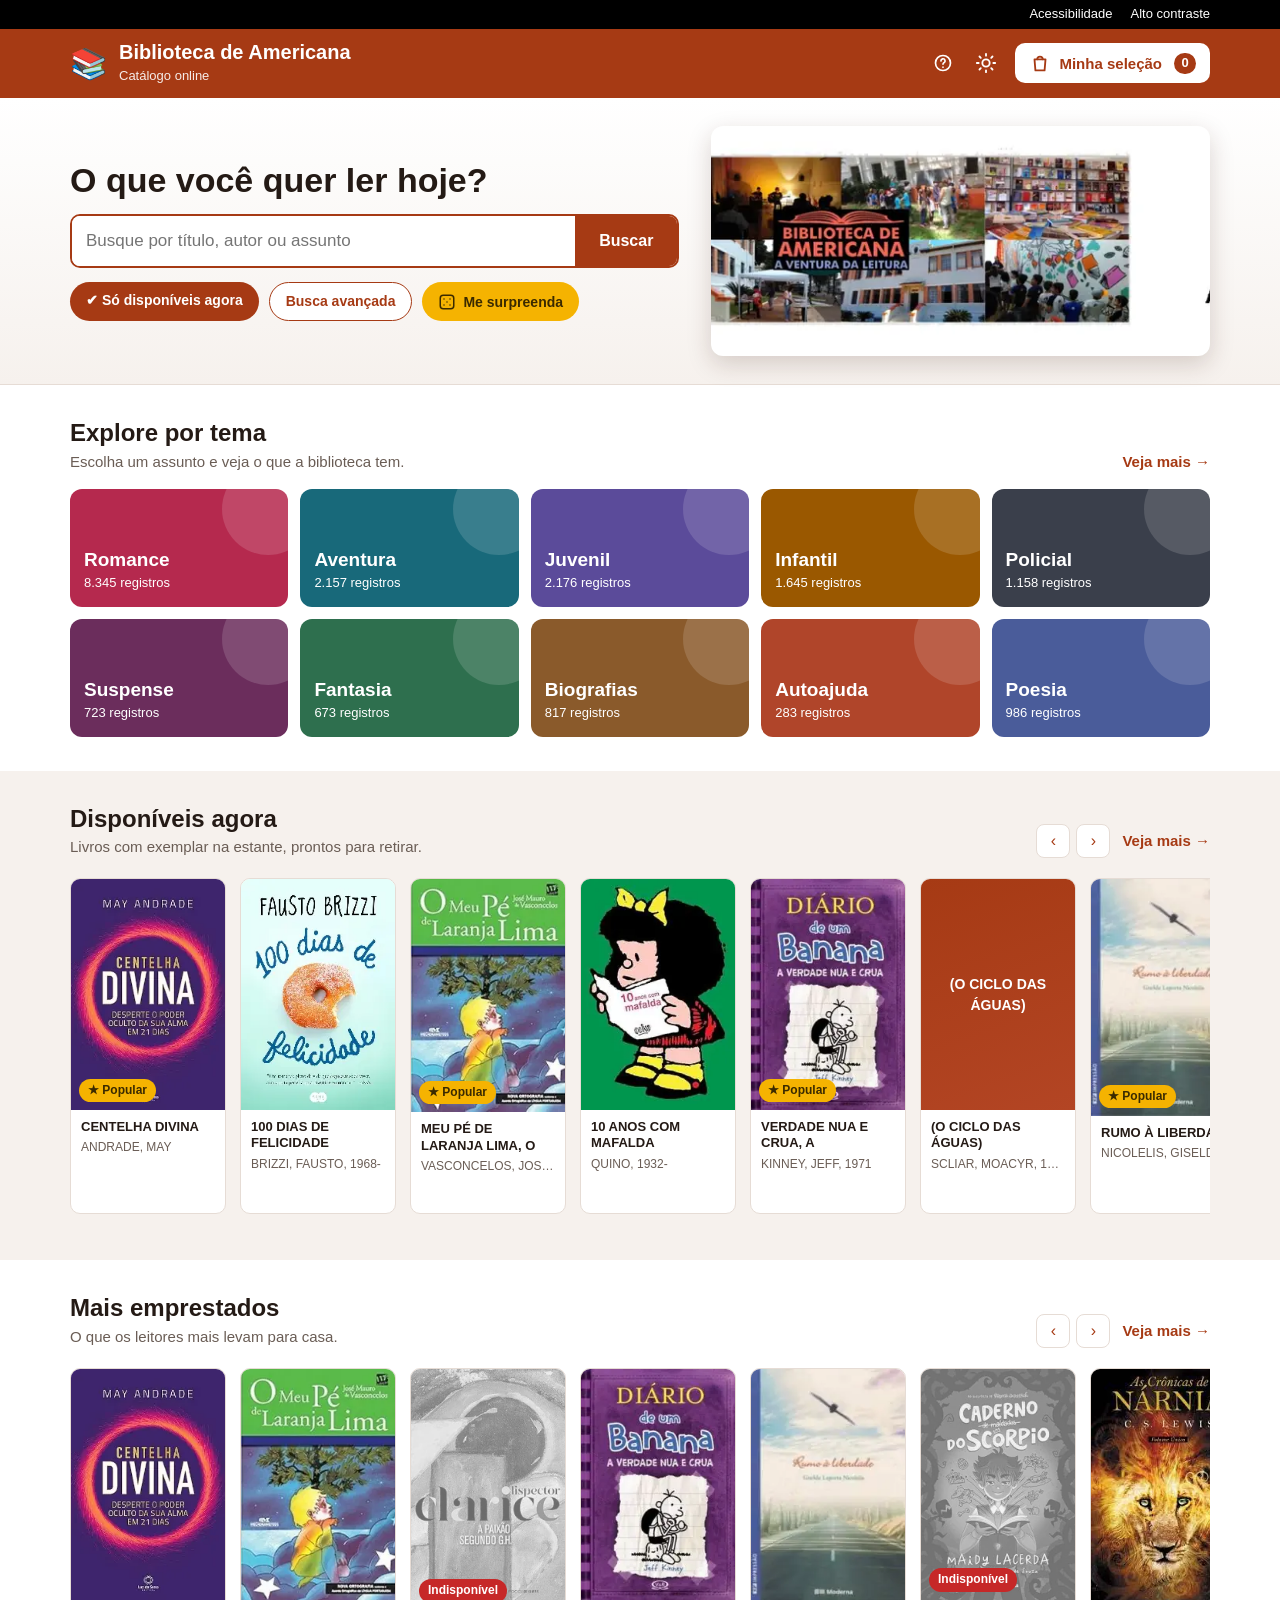
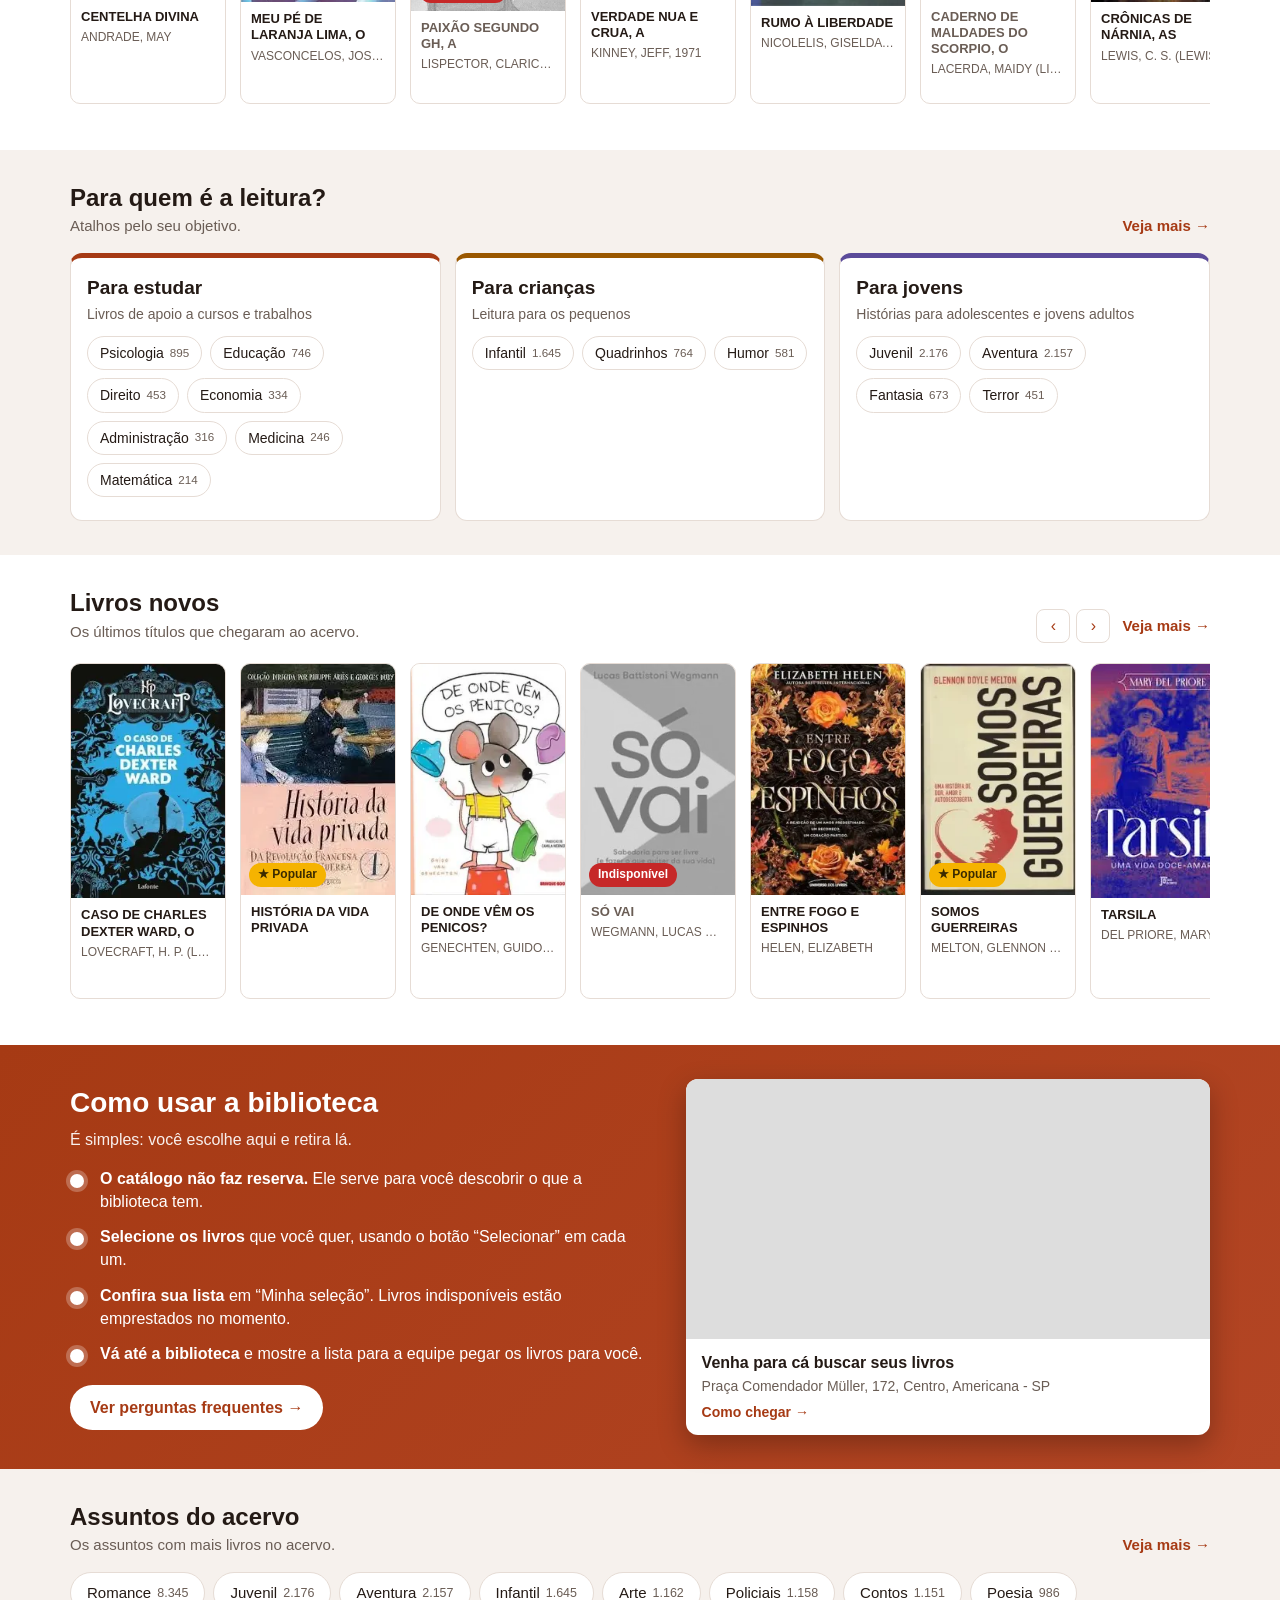
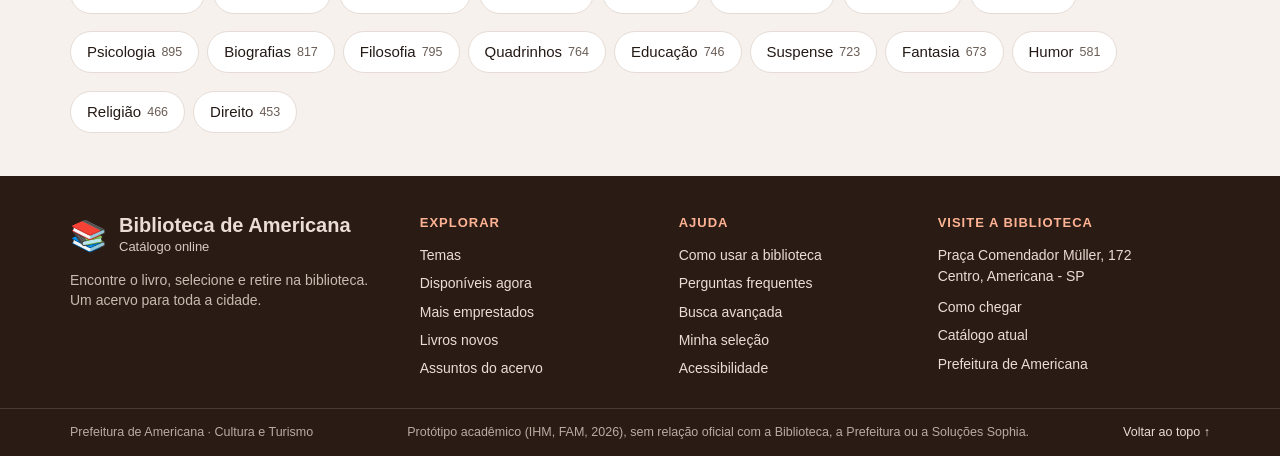
==== site/index.html @ c932c1c1 "feat(site): add the redesigned home and search results pages Home: theme tiles, shortcuts by reader " ====
<!doctype html>
<html lang="pt-BR">
<head>
<meta charset="utf-8">
<meta name="viewport" content="width=device-width, initial-scale=1">
<title>Biblioteca de Americana · Catálogo online</title>
<meta name="description" content="Protótipo acadêmico de redesign do catálogo online da Biblioteca de Americana. Não oficial.">
<script>(function(){var t=null;try{t=localStorage.getItem('theme')}catch(e){}if(!t){t=window.matchMedia&&matchMedia('(prefers-color-scheme: dark)').matches?'dark':'light'}var m=location.search.match(/theme=(dark|light)/);if(m)t=m[1];document.documentElement.setAttribute('data-theme',t)})()</script>
<link rel="icon" href="data:image/svg+xml,%3Csvg xmlns=%27http://www.w3.org/2000/svg%27 viewBox=%270 0 100 100%27%3E%3Crect width=%27100%27 height=%27100%27 rx=%2722%27 fill=%27%23A63A14%27/%3E%3Ctext x=%2750%27 y=%2766%27 font-size=%2760%27 text-anchor=%27middle%27%3E%F0%9F%93%9A%3C/text%3E%3C/svg%3E">
<link rel="stylesheet" href="css/style.css">
</head>
<body id="top">
<div class="topbar"><div class="wrap"><a href="#">Acessibilidade</a><a href="#">Alto contraste</a></div></div>

<header class="head">
  <div class="wrap head-in">
    <a class="brand" href="index.html">
      <span class="brand-mark" aria-hidden="true">📚</span>
      <span><strong>Biblioteca de Americana</strong><small>Catálogo online</small></span>
    </a>
    <div class="head-r">
    <button type="button" class="hbtn" id="help" aria-haspopup="dialog" aria-label="Ajuda e perguntas frequentes" title="Ajuda">
      <svg viewBox="0 0 24 24" width="20" height="20" aria-hidden="true" fill="none" stroke="currentColor" stroke-width="2" stroke-linecap="round" stroke-linejoin="round"><circle cx="12" cy="12" r="9"/><path d="M9.5 9.5a2.5 2.5 0 1 1 3.6 2.2c-.7.4-1.1.9-1.1 1.8"/><path d="M12 17h.01"/></svg>
    </button>
    <button type="button" class="theme" id="theme" aria-label="Alternar entre tema claro e escuro" title="Alternar tema claro/escuro">
      <svg class="sun" viewBox="0 0 24 24" width="22" height="22" aria-hidden="true" fill="none" stroke="currentColor" stroke-width="2" stroke-linecap="round"><circle cx="12" cy="12" r="4"/><path d="M12 2v2M12 20v2M4.9 4.9l1.4 1.4M17.7 17.7l1.4 1.4M2 12h2M20 12h2M4.9 19.1l1.4-1.4M17.7 6.3l1.4-1.4"/></svg>
      <svg class="moon" viewBox="0 0 24 24" width="22" height="22" aria-hidden="true" fill="none" stroke="currentColor" stroke-width="2" stroke-linecap="round" stroke-linejoin="round"><path d="M21 12.8A9 9 0 1 1 11.2 3a7 7 0 0 0 9.8 9.8z"/></svg>
    </button>
    <a class="sel" href="#">
      <svg viewBox="0 0 24 24" width="22" height="22" aria-hidden="true" fill="none" stroke="currentColor" stroke-width="2" stroke-linecap="round" stroke-linejoin="round"><path d="M6 8h12l-1 12H7L6 8z"/><path d="M9 8a3 3 0 0 1 6 0"/></svg>
      <span>Minha seleção</span><span class="count" id="cart">0</span><span class="sr"> livros</span></a></div>
  </div>
</header>

<section class="hero">
  <div class="wrap hero-in">
    <div class="hero-text">
      <h1>O que você quer ler hoje?</h1>
      <form class="search" role="search" id="search">
        <label class="sr" for="q">Buscar no catálogo</label>
        <input id="q" type="search" placeholder="Busque por título, autor ou assunto">
        <button type="submit">Buscar</button>
      </form>
      <p class="hero-links"><a href="resultados.html?q=romance&amp;disp=1" class="pill">✔ Só disponíveis agora</a><a href="#" class="pill ghost">Busca avançada</a><button type="button" class="pill surprise" id="surprise"><svg viewBox="0 0 24 24" width="18" height="18" aria-hidden="true" fill="none" stroke="currentColor" stroke-width="2" stroke-linecap="round" stroke-linejoin="round"><rect x="3" y="3" width="18" height="18" rx="4"/><path d="M8 8h.01M16 8h.01M12 12h.01M8 16h.01M16 16h.01"/></svg> Me surpreenda</button></p>
    </div>
    <img class="hero-img" src="assets/banner.webp" width="900" height="234" fetchpriority="high" alt="Montagem de fotos da Biblioteca de Americana: estantes, leitores e a fachada, com o lema A ventura da leitura">
  </div>
</section>

<main>
  <section class="sec" id="temas" aria-labelledby="h-temas">
    <div class="wrap">
      <div class="sec-h"><div><h2 id="h-temas">Explore por tema</h2><p>Escolha um assunto e veja o que a biblioteca tem.</p></div><div class="sec-r"><a class="more" href="#" data-say="Aqui abriria a lista completa de “Explore por tema”.">Veja mais <span aria-hidden="true">→</span></a></div></div>
      <ul class="tiles" id="tiles"></ul>
    </div>
  </section>
  <section class="sec alt" id="disp" aria-labelledby="h-disp">
    <div class="wrap">
      <div class="sec-h"><div><h2 id="h-disp">Disponíveis agora</h2><p>Livros com exemplar na estante, prontos para retirar.</p></div><div class="sec-r"><div class="shelf-ctl"><button type="button" data-d="-1" data-r="disp" aria-label="Anterior">‹</button><button type="button" data-d="1" data-r="disp" aria-label="Próximo">›</button></div><a class="more" href="#" data-say="Aqui abriria a lista completa de “Disponíveis agora”.">Veja mais <span aria-hidden="true">→</span></a></div></div>
      <div class="rail" id="rail-disp"></div>
    </div>
  </section>
  <section class="sec" id="emp" aria-labelledby="h-emp">
    <div class="wrap">
      <div class="sec-h"><div><h2 id="h-emp">Mais emprestados</h2><p>O que os leitores mais levam para casa.</p></div><div class="sec-r"><div class="shelf-ctl"><button type="button" data-d="-1" data-r="emp" aria-label="Anterior">‹</button><button type="button" data-d="1" data-r="emp" aria-label="Próximo">›</button></div><a class="more" href="#" data-say="Aqui abriria a lista completa de “Mais emprestados”.">Veja mais <span aria-hidden="true">→</span></a></div></div>
      <div class="rail" id="rail-emp"></div>
    </div>
  </section>
  <section class="sec alt" id="perfis" aria-labelledby="h-perfis">
    <div class="wrap">
      <div class="sec-h"><div><h2 id="h-perfis">Para quem é a leitura?</h2><p>Atalhos pelo seu objetivo.</p></div><div class="sec-r"><a class="more" href="#" data-say="Aqui abriria a lista completa de “Para quem é a leitura?”.">Veja mais <span aria-hidden="true">→</span></a></div></div>
      <div class="profiles" id="profiles"></div>
    </div>
  </section>
  <section class="sec" id="novos" aria-labelledby="h-novos">
    <div class="wrap">
      <div class="sec-h"><div><h2 id="h-novos">Livros novos</h2><p>Os últimos títulos que chegaram ao acervo.</p></div><div class="sec-r"><div class="shelf-ctl"><button type="button" data-d="-1" data-r="novos" aria-label="Anterior">‹</button><button type="button" data-d="1" data-r="novos" aria-label="Próximo">›</button></div><a class="more" href="#" data-say="Aqui abriria a lista completa de “Livros novos”.">Veja mais <span aria-hidden="true">→</span></a></div></div>
      <div class="rail" id="rail-novos"></div>
    </div>
  </section>
  <section class="sec how" id="como" aria-labelledby="h-como">
    <div class="wrap how-in">
      <div class="how-text">
        <h2 id="h-como">Como usar a biblioteca</h2>
        <p class="how-sub">É simples: você escolhe aqui e retira lá.</p>
        <ul class="steps">
          <li><b>O catálogo não faz reserva.</b> Ele serve para você descobrir o que a biblioteca tem.</li>
          <li><b>Selecione os livros</b> que você quer, usando o botão “Selecionar” em cada um.</li>
          <li><b>Confira sua lista</b> em “Minha seleção”. Livros indisponíveis estão emprestados no momento.</li>
          <li><b>Vá até a biblioteca</b> e mostre a lista para a equipe pegar os livros para você.</li>
        </ul>
        <a class="how-btn" href="#" id="how-faq">Ver perguntas frequentes <span aria-hidden="true">→</span></a>
      </div>
      <figure class="map">
        <iframe title="Mapa com a localização da Biblioteca de Americana" loading="lazy" referrerpolicy="no-referrer-when-downgrade" src="https://maps.google.com/maps?q=Praça%20Comendador%20Müller,%20172,%20Centro,%20Americana%20-%20SP&amp;z=16&amp;output=embed"></iframe>
        <figcaption><strong>Venha para cá buscar seus livros</strong><span>Praça Comendador Müller, 172, Centro, Americana - SP</span><a href="https://www.google.com/maps/dir/?api=1&amp;destination=Praça%20Comendador%20Müller,%20172,%20Centro,%20Americana%20-%20SP" target="_blank" rel="noopener">Como chegar →</a></figcaption>
      </figure>
    </div>
  </section>

  <section class="sec alt" id="assuntos" aria-labelledby="h-assuntos">
    <div class="wrap">
      <div class="sec-h"><div><h2 id="h-assuntos">Assuntos do acervo</h2><p>Os assuntos com mais livros no acervo.</p></div><div class="sec-r"><a class="more" href="#" data-say="Aqui abriria a lista completa de “Assuntos do acervo”.">Veja mais <span aria-hidden="true">→</span></a></div></div>
      <ul class="chips topics" id="topics"></ul>
    </div>
  </section>
</main>

<footer class="foot">
  <div class="wrap foot-grid">
    <div class="foot-brand">
      <a class="brand" href="index.html"><span class="brand-mark" aria-hidden="true">📚</span><span><strong>Biblioteca de Americana</strong><small>Catálogo online</small></span></a>
      <p>Encontre o livro, selecione e retire na biblioteca. Um acervo para toda a cidade.</p>
    </div>
    <nav aria-label="Explorar"><h2>Explorar</h2><ul>
      <li><a href="#temas">Temas</a></li><li><a href="#disp">Disponíveis agora</a></li><li><a href="#emp">Mais emprestados</a></li><li><a href="#novos">Livros novos</a></li><li><a href="#assuntos">Assuntos do acervo</a></li></ul></nav>
    <nav aria-label="Ajuda"><h2>Ajuda</h2><ul>
      <li><a href="#como">Como usar a biblioteca</a></li><li><a href="#" data-faq>Perguntas frequentes</a></li><li><a href="#">Busca avançada</a></li><li><a href="#">Minha seleção</a></li><li><a href="#">Acessibilidade</a></li></ul></nav>
    <div><h2>Visite a biblioteca</h2>
      <address>Praça Comendador Müller, 172<br>Centro, Americana - SP</address>
      <ul><li><a href="https://www.google.com/maps/dir/?api=1&amp;destination=Pra%C3%A7a%20Comendador%20M%C3%BCller%2C%20172%2C%20Centro%2C%20Americana%20-%20SP" target="_blank" rel="noopener">Como chegar</a></li>
      <li><a href="https://biblioteca.sophia.com.br/terminal/3695" target="_blank" rel="noopener">Catálogo atual</a></li>
      <li><a href="https://americana.sp.gov.br" target="_blank" rel="noopener">Prefeitura de Americana</a></li></ul></div>
  </div>
  <div class="foot-bar"><div class="wrap">
    <span>Prefeitura de Americana · Cultura e Turismo</span>
    <span>Protótipo acadêmico (IHM, FAM, 2026), sem relação oficial com a Biblioteca, a Prefeitura ou a Soluções Sophia.</span>
    <a href="#top">Voltar ao topo ↑</a>
  </div></div>
</footer>


<dialog id="faq" aria-labelledby="faq-t">
  <div class="faq-h"><h2 id="faq-t">Ajuda e perguntas frequentes</h2><button type="button" class="faq-x" id="faq-x" aria-label="Fechar">✕</button></div>
  <details open><summary>Como encontro um livro?</summary><p>Digite o título, o autor ou o assunto na busca do topo. Para explorar sem saber o que procura, use os temas, os atalhos “Para quem é a leitura?” ou as bolhas de assuntos.</p></details>
  <details><summary>O que significa “Indisponível”?</summary><p>O livro existe no acervo, mas todos os exemplares estão emprestados no momento. Livros sem chip têm exemplar na estante.</p></details>
  <details><summary>Como vejo só o que posso retirar hoje?</summary><p>Use o botão “Só disponíveis agora” ao lado da busca ou a seção “Disponíveis agora” da página inicial.</p></details>
  <details><summary>O catálogo faz reserva?</summary><p>Não. Em “Minha seleção” você junta os livros que quer e mostra a lista na biblioteca. A retirada é feita lá.</p></details>
  <details><summary>O que quer dizer “Popular”?</summary><p>Livros que muitos leitores levam para casa.</p></details>
  <p class="faq-f">Outras dúvidas? Procure a equipe da biblioteca.</p>
</dialog>
<div class="toast" id="toast" role="status" aria-live="polite"></div>
<script src="js/data.js"></script>
<script src="js/common.js"></script>
<script src="js/app.js"></script>
</body>
</html>
---- site/css/style.css ----
:root{--brand:#A63A14;--brand-d:#7F2A0C;--ink:#241a15;--muted:#6a5d55;--bg:#fff;--alt:#f6f1ed;--line:#e6dcd5;--card:#fff;--field:#faf7f4;--link:#A63A14;--cover:#eee;--radius:12px;color-scheme:light}
:root[data-theme=dark]{--ink:#f1e8e2;--muted:#b9aca3;--bg:#17110e;--alt:#211814;--line:#3b2f28;--card:#2a2019;--field:#33271f;--link:#ff9d78;--cover:#3a2f28;color-scheme:dark}
*{box-sizing:border-box}html{scroll-behavior:smooth}
body{margin:0;font-family:Arial,"Liberation Sans",Helvetica,sans-serif;color:var(--ink);background:var(--bg);line-height:1.45}
a{color:var(--link)}img{max-width:100%;display:block}
.wrap{max-width:1180px;margin:0 auto;padding:0 20px}
.sr{position:absolute;width:1px;height:1px;overflow:hidden;clip:rect(0 0 0 0)}
.topbar{background:#000;font-size:13px}.topbar .wrap{display:flex;justify-content:flex-end;gap:18px;padding-top:5px;padding-bottom:5px}.topbar a{color:#fff;text-decoration:none}
.head{background:var(--brand);color:#fff}.head-in{display:flex;align-items:center;justify-content:space-between;gap:16px;padding-top:12px;padding-bottom:12px;flex-wrap:wrap}
.brand{display:flex;align-items:center;gap:12px;color:#fff;text-decoration:none}.brand-mark{font-size:30px}
.brand strong{display:block;font-size:20px;line-height:1.1}.brand small{font-size:13px;opacity:.9}
.count{display:inline-block;min-width:22px;text-align:center;background:var(--brand);color:#fff;border-radius:11px;padding:1px 6px;font-size:13px;margin-left:4px}
.hero{background:linear-gradient(180deg,var(--bg),var(--alt));border-bottom:1px solid var(--line)}
.hero-in{display:grid;grid-template-columns:1.1fr .9fr;gap:32px;align-items:center;padding-top:28px;padding-bottom:28px}
h1{font-size:34px;margin:0 0 14px;line-height:1.15}
.search{display:flex;gap:0;border:2px solid var(--brand);border-radius:10px;overflow:hidden;background:var(--card)}
.search input{flex:1;background:var(--card);color:var(--ink);border:0;padding:15px 14px;font-size:17px;min-width:0;outline:none}
.search button{border:0;background:var(--brand);color:#fff;font-weight:bold;font-size:16px;padding:0 24px;cursor:pointer}
.search button:hover{background:var(--brand-d)}
.hero-links{display:flex;gap:10px;flex-wrap:wrap;margin:14px 0 0}
.pill{display:inline-block;border:0;font-family:inherit;cursor:pointer;background:var(--brand);color:#fff;text-decoration:none;padding:8px 16px;border-radius:999px;font-size:14px;font-weight:bold}
.pill.ghost{background:var(--card);color:var(--link);border:1px solid var(--link)}
.hero-img{border-radius:var(--radius);box-shadow:0 8px 24px rgba(60,30,15,.18);max-height:230px;width:100%;object-fit:cover}
.sec{padding:34px 0}.sec.alt{background:var(--alt)}
.sec-h{display:flex;align-items:flex-end;justify-content:space-between;gap:14px;margin-bottom:16px}.sec-h h2{margin:0;font-size:24px;line-height:1.2}.sec-h p{margin:3px 0 0;color:var(--muted);font-size:15px}.sec-r{display:flex;align-items:center;gap:12px;flex-shrink:0}.more{font-weight:bold;font-size:15px;text-decoration:none;white-space:nowrap}.more:hover{text-decoration:underline}
.tiles{list-style:none;margin:0;padding:0;display:grid;grid-template-columns:repeat(5,1fr);gap:12px}
.tile a{display:flex;flex-direction:column;justify-content:flex-end;min-height:118px;padding:14px;border-radius:var(--radius);color:#fff;text-decoration:none;position:relative;overflow:hidden;transition:transform .15s,box-shadow .15s}
.tile a::before{content:"";position:absolute;right:-26px;top:-26px;width:92px;height:92px;border-radius:50%;background:rgba(255,255,255,.14)}
.tile a:hover{transform:translateY(-3px);box-shadow:0 8px 18px rgba(0,0,0,.22)}
.tile b{font-size:19px;position:relative}.tile span{font-size:13px;position:relative}
.profiles{display:grid;grid-template-columns:repeat(3,1fr);gap:14px}
.profile{background:var(--card);border:1px solid var(--line);border-top:5px solid var(--c);border-radius:var(--radius);padding:16px}
.profile h3{margin:0 0 2px;font-size:19px}.profile>p{margin:0 0 12px;color:var(--muted);font-size:14px}
.chips{display:flex;flex-wrap:wrap;gap:8px;list-style:none;margin:0;padding:0}
.chip{display:inline-flex;gap:6px;align-items:center;border:1px solid var(--line);background:var(--card);border-radius:999px;padding:6px 12px;text-decoration:none;color:var(--ink);font-size:14px}
.chip small{color:var(--muted)}.chip:hover{border-color:var(--c);background:var(--alt)}
.shelf-ctl button{border:1px solid var(--line);background:var(--card);border-radius:8px;width:34px;height:34px;cursor:pointer;font-size:16px;color:var(--link)}
.shelf-ctl button:hover{background:var(--alt)}
.rail{display:flex;gap:14px;overflow-x:auto;scroll-snap-type:x proximity;padding:4px 2px 12px;scrollbar-width:none;-ms-overflow-style:none}.rail::-webkit-scrollbar{display:none}
.book{position:relative;flex:0 0 156px;scroll-snap-align:start;text-decoration:none;color:var(--ink);background:var(--card);border:1px solid var(--line);border-radius:10px;overflow:hidden;display:flex;flex-direction:column;transition:box-shadow .15s}
.book:hover{box-shadow:0 6px 16px rgba(60,30,15,.16)}
.cover{aspect-ratio:2/3;background:var(--cover);display:flex;align-items:center;justify-content:center;position:relative}
.cover img{width:100%;height:100%;object-fit:cover}
.cover.ph{background:linear-gradient(160deg,var(--brand),#b34524);color:#fff;padding:12px;text-align:center;font-weight:bold;font-size:14px}
.tags{position:absolute;left:8px;bottom:8px;display:flex;flex-direction:column;align-items:flex-start;gap:4px}.badge{background:#c62828;color:#fff;font-size:12px;font-weight:bold;padding:3px 9px;border-radius:999px}.badge.pop{background:#f5b301;color:#3a2a00}
.info{padding:9px 10px 11px}.info b{display:block;font-size:13px;line-height:1.25;overflow:hidden;display:-webkit-box;-webkit-line-clamp:3;-webkit-box-orient:vertical}
.info small{display:block;color:var(--muted);font-size:12px;margin-top:4px;overflow:hidden;white-space:nowrap;text-overflow:ellipsis}

.toast{position:fixed;left:50%;bottom:22px;transform:translateX(-50%) translateY(30px);background:#2a1c14;color:#fff;padding:12px 18px;border-radius:10px;opacity:0;pointer-events:none;transition:.25s;max-width:92vw;font-size:14px;z-index:9}
.toast.on{opacity:1;transform:translateX(-50%) translateY(0)}
a:focus-visible,button:focus-visible,input:focus-visible,select:focus-visible{outline:3px solid #1a73e8;outline-offset:2px}
@media(max-width:900px){.hero-in{grid-template-columns:1fr}.hero-img{max-height:170px}.tiles{grid-template-columns:repeat(2,1fr)}.profiles{grid-template-columns:1fr}h1{font-size:28px}}
@media(max-width:480px){.search{flex-wrap:wrap}.search input{flex-basis:70%}}

.sel{display:inline-flex;align-items:center;gap:8px;background:var(--card);color:var(--link);font-weight:bold;text-decoration:none;padding:9px 14px;border-radius:10px;font-size:15px}
.sel:hover{background:var(--alt)}.sec-r .shelf-ctl{display:flex;gap:6px}

.cover.off img{filter:grayscale(1);opacity:.55}.cover.off.ph{background:#6b635e;color:#fff}
.book:has(.cover.off) .info b,.book:has(.cover.off) .info small{color:var(--muted)}

.head-r{display:flex;align-items:center;gap:6px}.head-r .sel{margin-left:6px}
.theme{width:34px;height:34px;border-radius:8px;border:0;background:transparent;color:#fff;cursor:pointer;display:inline-flex;align-items:center;justify-content:center}
.theme:hover{background:rgba(255,255,255,.18)}
.hbtn{display:inline-flex;align-items:center;gap:6px;height:34px;padding:0 10px;border:0;border-radius:8px;background:transparent;color:#fff;font:inherit;font-size:15px;cursor:pointer}.hbtn:hover{background:rgba(255,255,255,.18)}.theme .moon{display:none}:root[data-theme=dark] .theme .sun{display:none}:root[data-theme=dark] .theme .moon{display:block}
.hero-img{background:var(--card)}

dialog{border:0;border-radius:14px;padding:0;max-width:560px;width:calc(100% - 32px);background:var(--card);color:var(--ink);box-shadow:0 20px 50px rgba(0,0,0,.4)}
dialog::backdrop{background:rgba(20,10,5,.55)}
.faq-h{display:flex;justify-content:space-between;align-items:center;padding:16px 20px;border-bottom:1px solid var(--line)}.faq-h h2{margin:0;font-size:20px}
.faq-x{border:0;background:transparent;color:var(--ink);font-size:18px;cursor:pointer;width:34px;height:34px;border-radius:8px}.faq-x:hover{background:var(--alt)}
dialog details{padding:12px 20px;border-bottom:1px solid var(--line)}dialog summary{cursor:pointer;font-weight:bold}dialog details p{margin:8px 0 0;color:var(--muted)}
.faq-f{margin:0;padding:14px 20px;font-size:14px;color:var(--muted)}

.how{background:linear-gradient(135deg,var(--brand) 0%,#b34524 100%);color:#fff}
.how a{color:#fff}.how-in{display:grid;grid-template-columns:1.05fr .95fr;gap:36px;align-items:center}
.how h2{margin:0;font-size:28px}.how-sub{margin:4px 0 16px;opacity:.92;font-size:16px}
.steps{margin:0 0 20px;padding:0;list-style:none;display:grid;gap:12px}
.steps li{position:relative;padding-left:30px;font-size:16px}
.steps li::before{content:"";position:absolute;left:0;top:7px;width:14px;height:14px;border-radius:50%;background:#fff;box-shadow:0 0 0 4px rgba(255,255,255,.25)}
.how-btn{display:inline-block;background:#fff;color:var(--brand)!important;font-weight:bold;text-decoration:none;padding:11px 20px;border-radius:999px}
.how-btn:hover{background:var(--alt)}
.map{margin:0;background:var(--card);color:var(--ink);border-radius:var(--radius);overflow:hidden;box-shadow:0 10px 28px rgba(0,0,0,.28)}
.map iframe{display:block;width:100%;height:260px;border:0;background:#ddd}
.map figcaption{padding:12px 16px;display:grid;gap:2px}.map figcaption span{color:var(--muted);font-size:14px}.map figcaption a{color:var(--link)!important;font-weight:bold;text-decoration:none;font-size:14px;margin-top:4px}
@media(max-width:900px){.how-in{grid-template-columns:1fr}}

.pill.surprise{display:inline-flex;align-items:center;gap:7px;background:#f5b301;color:#3a2a00}
.pill.surprise:hover{background:#ffc82e}
.search input::placeholder{transition:opacity .25s}.search input.fade::placeholder{opacity:0}

.foot{background:#2a1c14;color:#e9ddd5;font-size:14px;padding:0}
.foot a{color:#e9ddd5;text-decoration:none}.foot a:hover{color:#fff;text-decoration:underline}
.foot-grid{display:grid;grid-template-columns:1.4fr 1fr 1fr 1.2fr;gap:32px;padding-top:38px;padding-bottom:30px}
.foot h2{margin:0 0 12px;font-size:13px;text-transform:uppercase;letter-spacing:1px;color:#ffb394}
.foot ul{list-style:none;margin:0;padding:0;display:grid;gap:8px}
.foot address{font-style:normal;line-height:1.5;margin-bottom:10px}
.foot-brand p{margin:12px 0 0;color:#c9bbb1;max-width:300px}
.foot-bar{border-top:1px solid rgba(255,255,255,.14);padding:14px 0;font-size:12.5px;color:#b9aca3}
.foot-bar .wrap{display:flex;justify-content:space-between;gap:10px 24px;flex-wrap:wrap}
@media(max-width:900px){.foot-grid{grid-template-columns:1fr 1fr}}
@media(max-width:520px){.foot-grid{grid-template-columns:1fr}}

.topics .chip{font-size:15px;padding:9px 16px}

/* ---- resultados ---- */
.rs-search{background:linear-gradient(180deg,var(--bg),var(--alt));border-bottom:1px solid var(--line);padding:26px 0}
.rs{padding-top:26px;padding-bottom:56px}
.rs-head{display:flex;justify-content:space-between;align-items:flex-end;gap:20px 24px;flex-wrap:wrap;margin-bottom:32px}
.rs-head h1{font-size:26px;line-height:1.2;margin:0}.rs-sub{margin:8px 0 0;color:var(--muted);font-size:14px}
.rs-ctl{display:flex;align-items:center;gap:18px;flex-wrap:wrap}
.switch{display:inline-flex;align-items:center;gap:9px;cursor:pointer;font-weight:bold;font-size:15px}
.switch input{position:absolute;opacity:0}.switch .track{width:42px;height:24px;border-radius:999px;background:var(--line);position:relative;transition:.2s}
.switch .track::after{content:"";position:absolute;left:3px;top:3px;width:18px;height:18px;border-radius:50%;background:#fff;transition:.2s;box-shadow:0 1px 3px rgba(0,0,0,.3)}
.switch input:checked+.track{background:var(--brand)}.switch input:checked+.track::after{left:21px}
.switch input:focus-visible+.track{outline:3px solid #1a73e8;outline-offset:2px}
.sortl{display:inline-flex;align-items:center;gap:8px;font-size:15px}
.sortl select{font:inherit;padding:9px 12px;border:1px solid var(--line);border-radius:8px;background:var(--card);color:var(--ink)}
.rs-body{display:grid;grid-template-columns:250px 1fr;gap:32px;align-items:start}
.filters{background:var(--card);border:1px solid var(--line);border-radius:var(--radius);padding:4px 16px 12px;position:sticky;top:12px}
.filters summary{font-weight:bold;font-size:17px;padding:12px 0;cursor:pointer;list-style:none}
.fgroup{border-top:1px solid var(--line);padding:12px 0}.fgroup h2{margin:0 0 8px;font-weight:bold;font-size:13px;text-transform:uppercase;letter-spacing:.8px;color:var(--muted)}
.chk{display:flex;align-items:flex-start;gap:8px;font-size:14px;padding:4px 0;cursor:pointer}.chk small{color:var(--muted);margin-left:auto}
.chk input{margin-top:3px;accent-color:var(--brand)}
.results{list-style:none;margin:0;padding:0;display:grid;grid-template-columns:repeat(auto-fill,minmax(168px,1fr));gap:18px}
.res.is-off .avail{margin:0;display:grid;gap:2px;font-size:14px}.avail b{color:#1d7a3c}:root[data-theme=dark] .avail b{color:#5fd68a}.avail span{color:var(--muted);font-size:13px}.avail .badge{justify-self:start}
.sel-btn{font:inherit;font-weight:bold;font-size:15px;padding:10px 14px;border-radius:10px;border:2px solid var(--brand);background:transparent;color:var(--link);cursor:pointer}
.sel-btn:hover{background:var(--alt)}.sel-btn.on{background:var(--brand);color:#fff;border-color:var(--brand)}
.more-btn{display:block;margin:18px auto 0;font:inherit;font-weight:bold;padding:12px 28px;border-radius:999px;border:2px solid var(--brand);background:transparent;color:var(--link);cursor:pointer}
.more-btn:hover{background:var(--alt)}.rs-empty{padding:30px;text-align:center;color:var(--muted)}
@media(max-width:900px){.rs-body{grid-template-columns:1fr}.filters{position:static}}

.rc{position:relative;display:flex;flex-direction:column;background:var(--card);border:1px solid var(--line);border-radius:10px;overflow:hidden;transition:box-shadow .15s}
.rc:hover{box-shadow:0 6px 16px rgba(60,30,15,.16)}
.rc-link{text-decoration:none;color:var(--ink);display:block;flex:1}
.rc .info{display:block}.rc .avail{margin:0;padding:0 10px 8px;display:block;font-size:13px}.rc .avail span{color:var(--muted)}
.rc.is-off .info b,.rc.is-off .info small{color:var(--muted)}

/* botão selecionar na capa */
.rc .sel-btn{position:absolute;top:10px;right:10px;z-index:2;padding:7px 12px;font-size:13px;border-radius:999px;border:0;background:#fff;color:var(--brand);box-shadow:0 2px 8px rgba(0,0,0,.35);opacity:0;transform:translateY(-4px);transition:opacity .15s,transform .15s}
.rc:hover .sel-btn,.rc:focus-within .sel-btn,.rc .sel-btn.on{opacity:1;transform:none}
.rc .sel-btn:hover{background:var(--alt)}
.rc .sel-btn.on{background:var(--brand);color:#fff}
@media(hover:none){.rc .sel-btn{opacity:1;transform:none}}
.rc.is-sel{box-shadow:0 0 0 3px var(--brand),0 8px 20px rgba(0,0,0,.25)}
.rc.is-sel .info b{color:var(--link)}
.rc.is-sel::after{content:"";position:absolute;inset:0;pointer-events:none;border-radius:10px;background:linear-gradient(180deg,rgba(166,58,20,.18),transparent 45%)}

.back{display:inline-flex;align-items:center;gap:6px;margin-bottom:8px;font-weight:bold;font-size:16px;text-decoration:none;padding:6px 10px 6px 0;border-radius:8px}
.back:hover{text-decoration:underline}

/* reserva de espaço: evita saltos de layout quando o JS monta o conteúdo */
#tiles{min-height:248px}#profiles{min-height:268px}#topics{min-height:170px}
.rail{min-height:352px}
#list{min-height:3000px}
@media(max-width:900px){#tiles{min-height:650px}#profiles{min-height:720px}#list{min-height:5200px}}
#facets{min-height:560px}
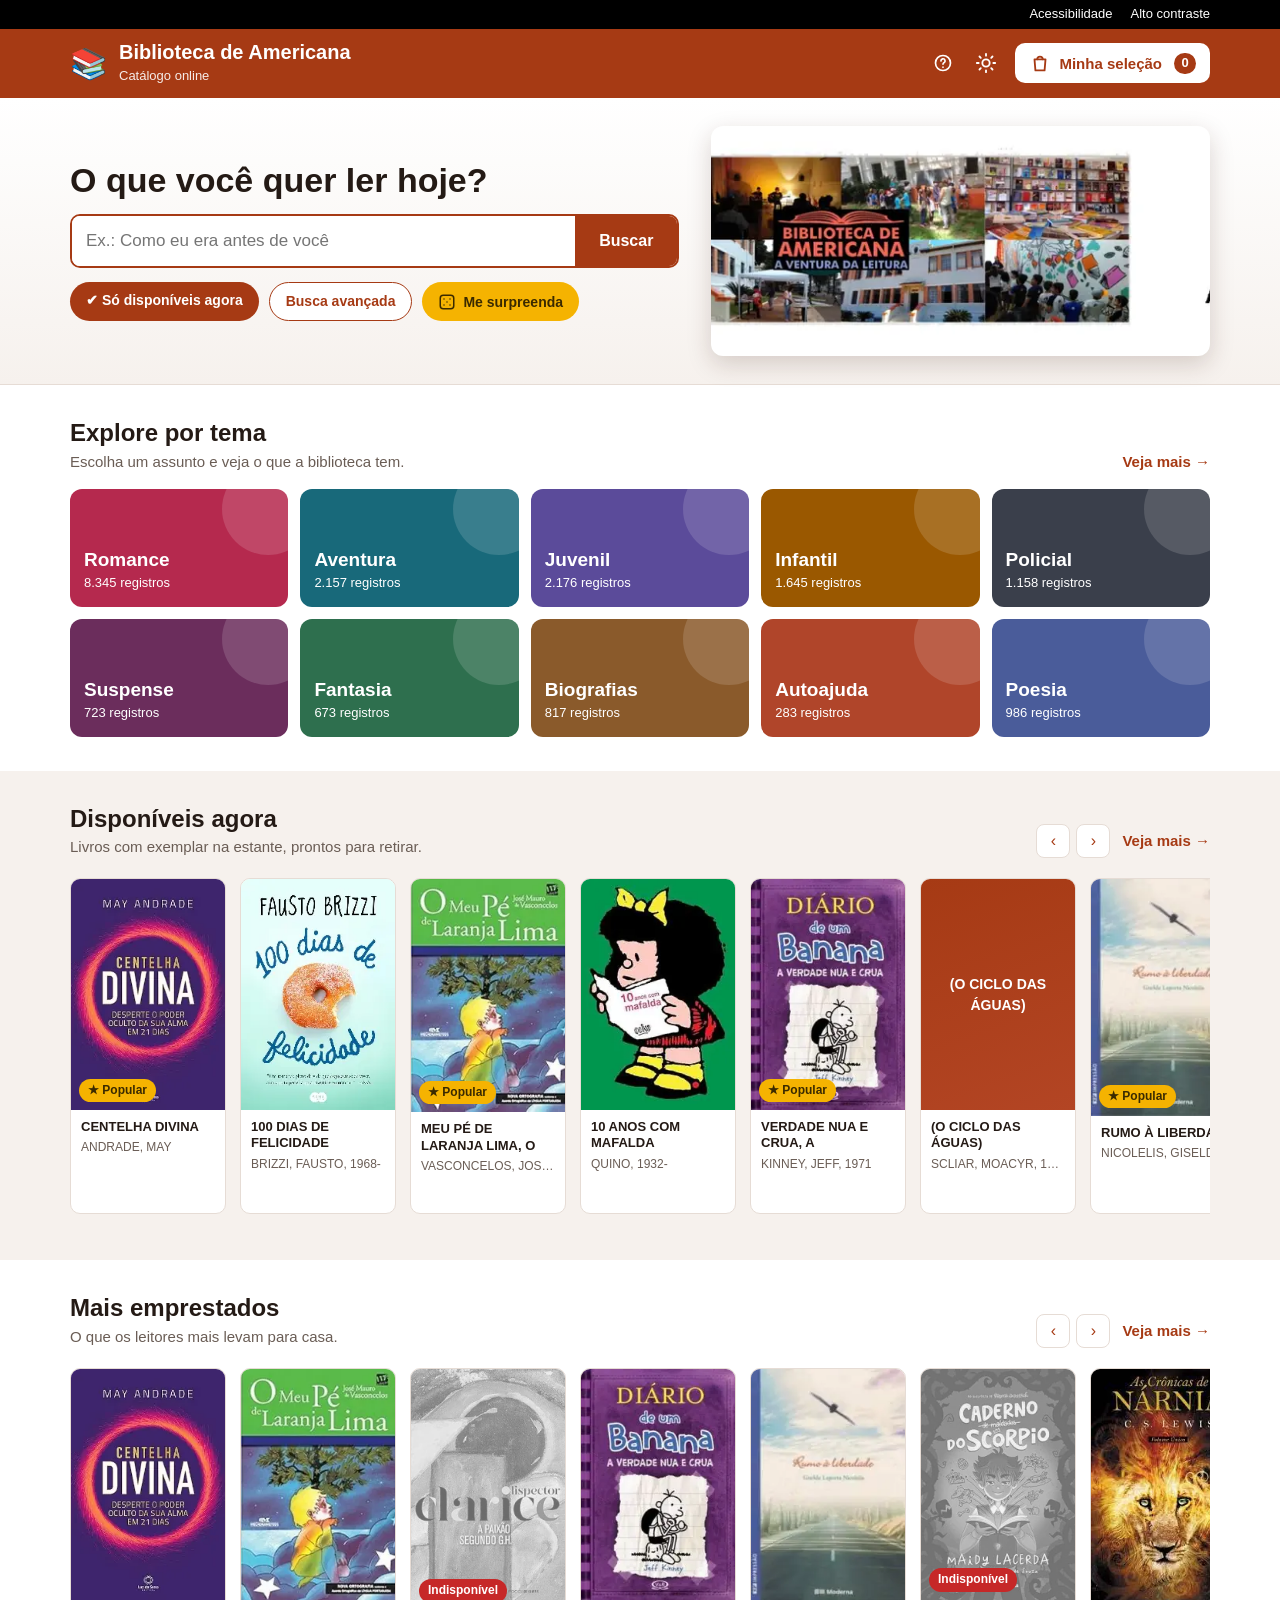
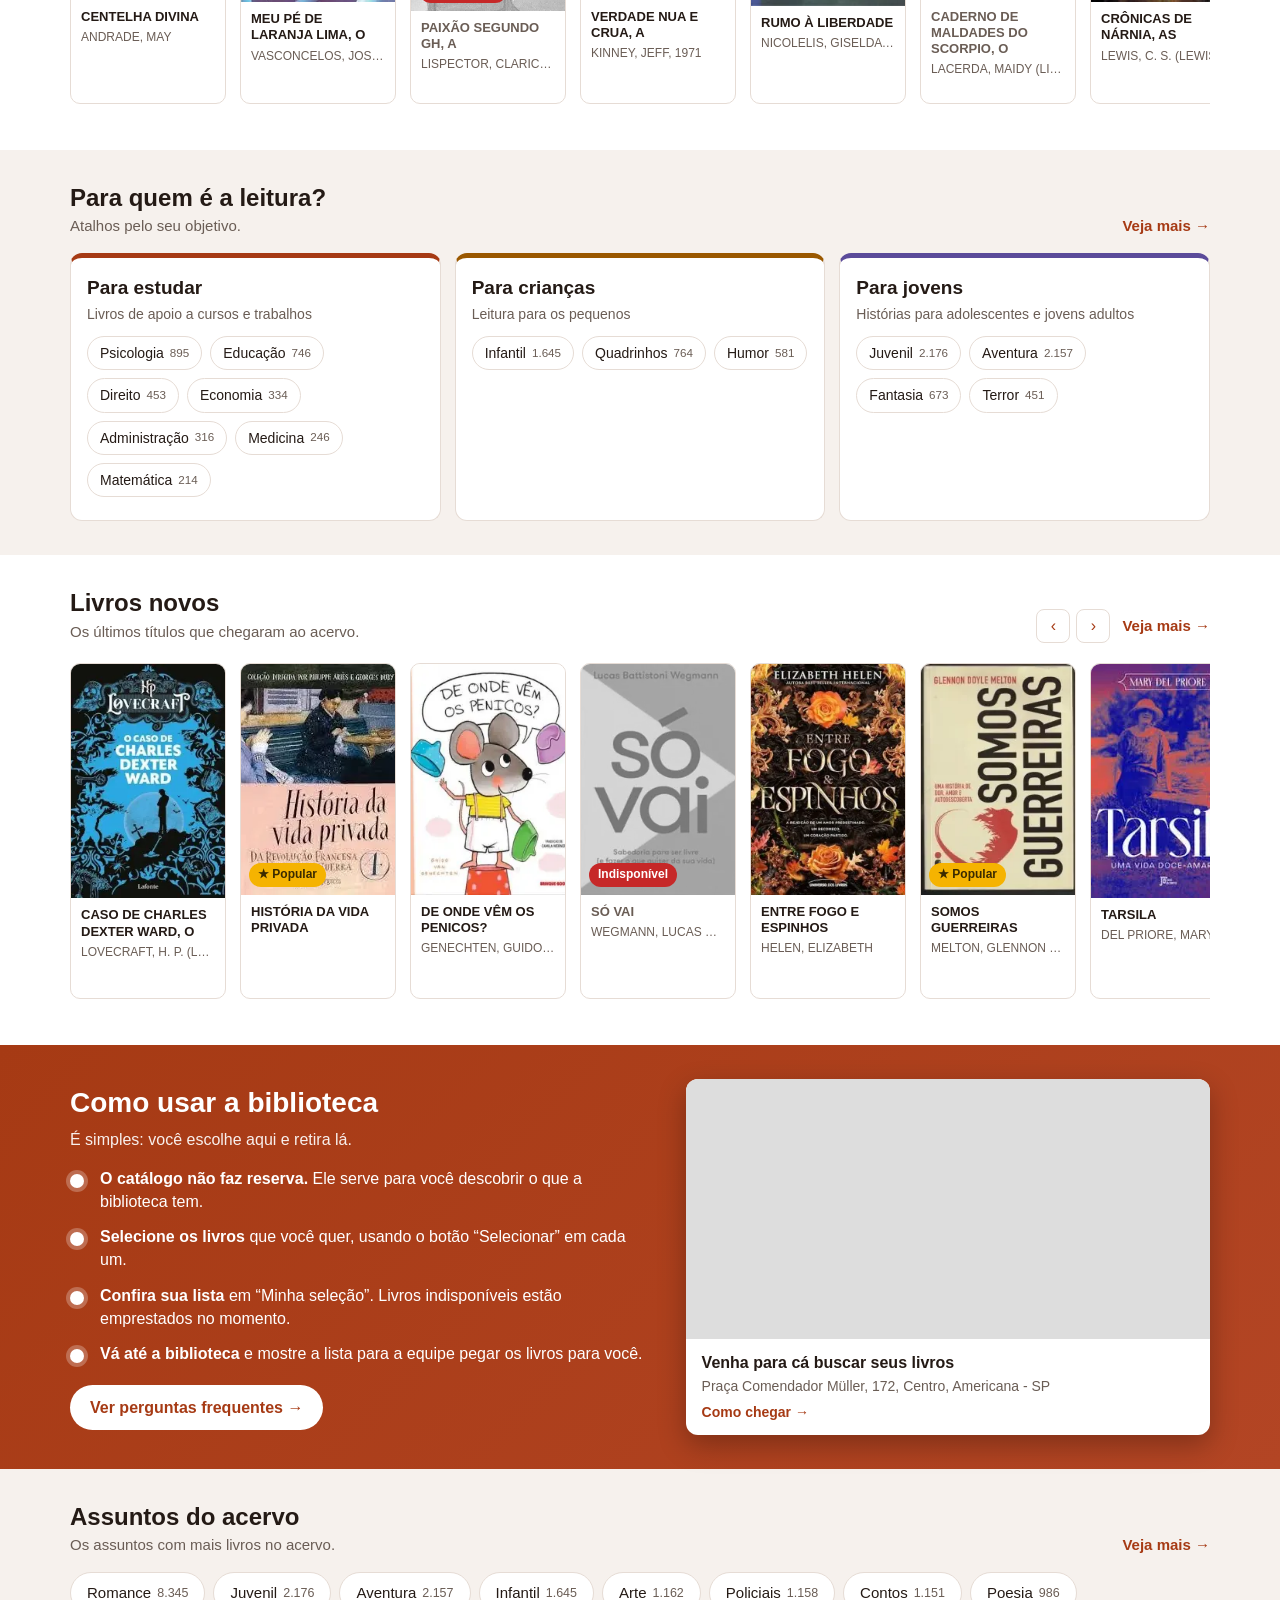
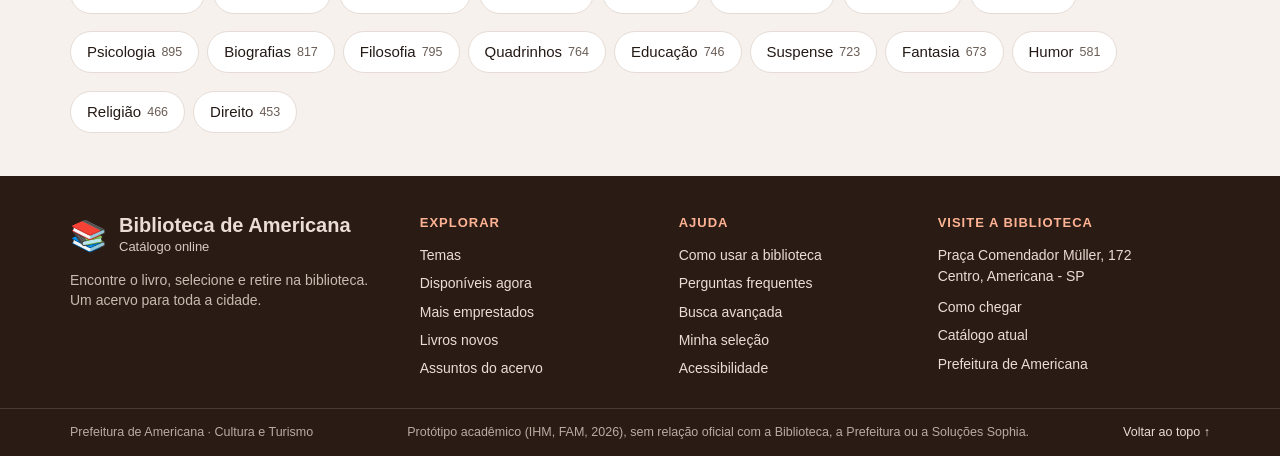
==== commit 889535c6: "feat(site): default to the light theme instead of the system theme A saved choice still wins, and th" ====
--- a/site/index.html
+++ b/site/index.html
@@ -5,7 +5,7 @@
 <meta name="viewport" content="width=device-width, initial-scale=1">
 <title>Biblioteca de Americana · Catálogo online</title>
 <meta name="description" content="Protótipo acadêmico de redesign do catálogo online da Biblioteca de Americana. Não oficial.">
-<script>(function(){var t=null;try{t=localStorage.getItem('theme')}catch(e){}if(!t){t=window.matchMedia&&matchMedia('(prefers-color-scheme: dark)').matches?'dark':'light'}var m=location.search.match(/theme=(dark|light)/);if(m)t=m[1];document.documentElement.setAttribute('data-theme',t)})()</script>
+<script>(function(){var t=null;try{t=localStorage.getItem('theme')}catch(e){}if(!t)t='light';var m=location.search.match(/theme=(dark|light)/);if(m)t=m[1];document.documentElement.setAttribute('data-theme',t)})()</script>
 <link rel="icon" href="data:image/svg+xml,%3Csvg xmlns=%27http://www.w3.org/2000/svg%27 viewBox=%270 0 100 100%27%3E%3Crect width=%27100%27 height=%27100%27 rx=%2722%27 fill=%27%23A63A14%27/%3E%3Ctext x=%2750%27 y=%2766%27 font-size=%2760%27 text-anchor=%27middle%27%3E%F0%9F%93%9A%3C/text%3E%3C/svg%3E">
 <link rel="stylesheet" href="css/style.css">
 </head>
